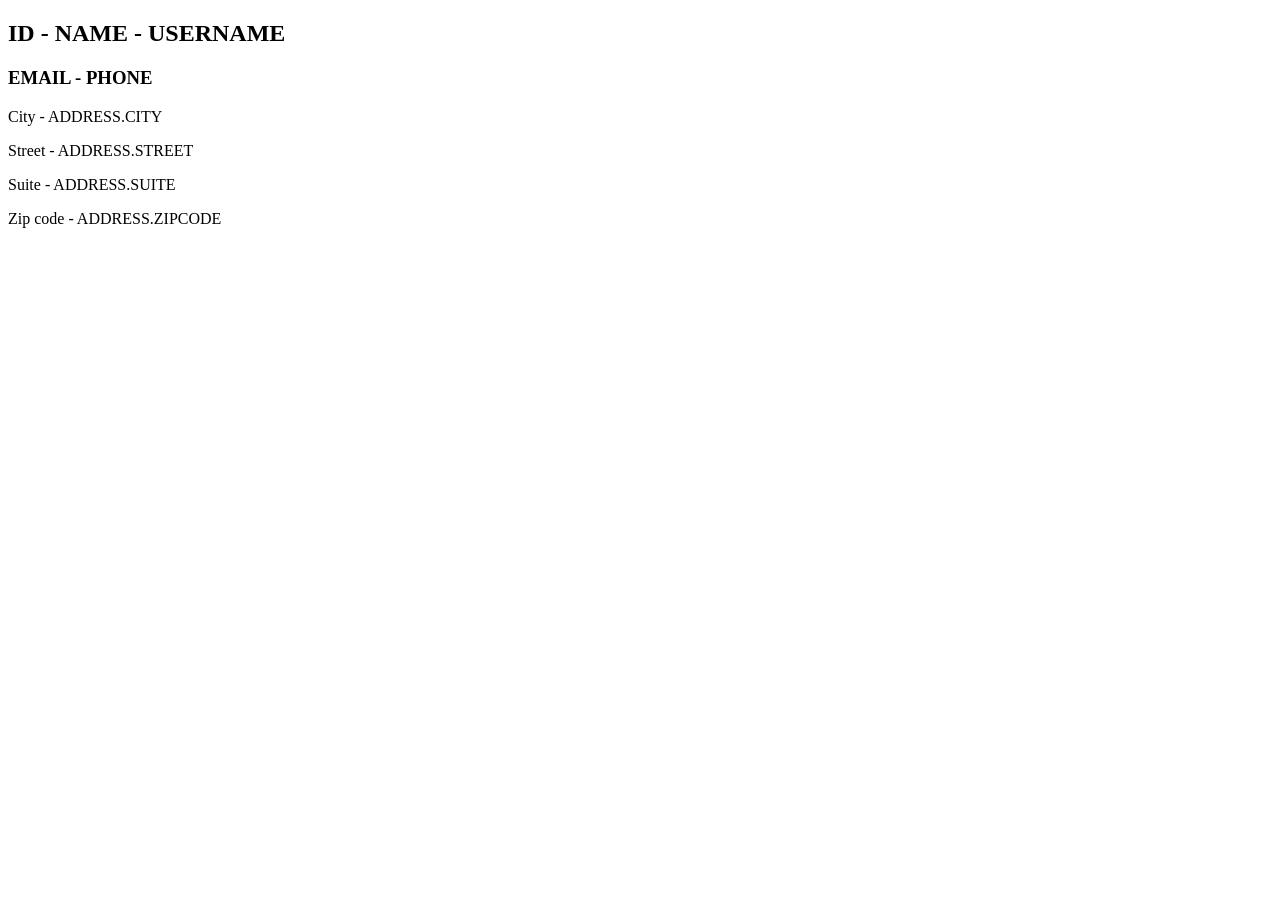
==== lesson_3/hw3/Additional/add2/add2.html @ 616d249f "hw3 main and cw3" ====
<!DOCTYPE html>
<html lang="en">
<head>
    <meta charset="UTF-8">
    <title>Title</title>
</head>
<body>

<!--template 1.1-->
<div class="users-box">
    <div class="user-block">
        <h2>ID - NAME - USERNAME </h2>
        <h3>EMAIL - PHONE</h3>
        <div class="address-block">
            <p>City - ADDRESS.CITY</p>
            <p>Street - ADDRESS.STREET</p>
            <p>Suite - ADDRESS.SUITE</p>
            <p>Zip code - ADDRESS.ZIPCODE</p>
        </div>

    </div>

    <!--

    ...
    ...
    ...
    other users

    -->


</div>


<script>
    /*За допомогою циклу вивести всю інформацію про користувачів використовуючи шаблон Template 1.1
    * за допомоги стилів, побудувати сітку по 2 об'єкта в лінію
    *
    * */

    let usersList = [
        {
            id: 1,
            name: 'Leanne Graham',
            username: 'Bret',
            email: 'Sincere@april.biz',
            address: {
                street: 'Kulas Light',
                suite: 'Apt. 556',
                city: 'Gwenborough',
                zipcode: '92998-3874',
                geo: {
                    lat: '-37.3159',
                    lng: '81.1496'
                }
            },
            phone: '1-770-736-8031 x56442',
            website: 'hildegard.org',
            company: {
                name: 'Romaguera-Crona',
                catchPhrase: 'Multi-layered client-server neural-net',
                bs: 'harness real-time e-markets'
            }
        },
        {
            id: 2,
            name: 'Ervin Howell',
            username: 'Antonette',
            email: 'Shanna@melissa.tv',
            address: {
                street: 'Victor Plains',
                suite: 'Suite 879',
                city: 'Wisokyburgh',
                zipcode: '90566-7771',
                geo: {
                    lat: '-43.9509',
                    lng: '-34.4618'
                }
            },
            phone: '010-692-6593 x09125',
            website: 'anastasia.net',
            company: {
                name: 'Deckow-Crist',
                catchPhrase: 'Proactive didactic contingency',
                bs: 'synergize scalable supply-chains'
            }
        },
        {
            id: 3,
            name: 'Clementine Bauch',
            username: 'Samantha',
            email: 'Nathan@yesenia.net',
            address: {
                street: 'Douglas Extension',
                suite: 'Suite 847',
                city: 'McKenziehaven',
                zipcode: '59590-4157',
                geo: {
                    lat: '-68.6102',
                    lng: '-47.0653'
                }
            },
            phone: '1-463-123-4447',
            website: 'ramiro.info',
            company: {
                name: 'Romaguera-Jacobson',
                catchPhrase: 'Face to face bifurcated interface',
                bs: 'e-enable strategic applications'
            }
        },
        {
            id: 4,
            name: 'Patricia Lebsack',
            username: 'Karianne',
            email: 'Julianne.OConner@kory.org',
            address: {
                street: 'Hoeger Mall',
                suite: 'Apt. 692',
                city: 'South Elvis',
                zipcode: '53919-4257',
                geo: {
                    lat: '29.4572',
                    lng: '-164.2990'
                }
            },
            phone: '493-170-9623 x156',
            website: 'kale.biz',
            company: {
                name: 'Robel-Corkery',
                catchPhrase: 'Multi-tiered zero tolerance productivity',
                bs: 'transition cutting-edge web services'
            }
        },
        {
            id: 5,
            name: 'Chelsey Dietrich',
            username: 'Kamren',
            email: 'Lucio_Hettinger@annie.ca',
            address: {
                street: 'Skiles Walks',
                suite: 'Suite 351',
                city: 'Roscoeview',
                zipcode: '33263',
                geo: {
                    lat: '-31.8129',
                    lng: '62.5342'
                }
            },
            phone: '(254)954-1289',
            website: 'demarco.info',
            company: {
                name: 'Keebler LLC',
                catchPhrase: 'User-centric fault-tolerant solution',
                bs: 'revolutionize end-to-end systems'
            }
        },
        {
            id: 6,
            name: 'Mrs. Dennis Schulist',
            username: 'Leopoldo_Corkery',
            email: 'Karley_Dach@jasper.info',
            address: {
                street: 'Norberto Crossing',
                suite: 'Apt. 950',
                city: 'South Christy',
                zipcode: '23505-1337',
                geo: {
                    lat: '-71.4197',
                    lng: '71.7478'
                }
            },
            phone: '1-477-935-8478 x6430',
            website: 'ola.org',
            company: {
                name: 'Considine-Lockman',
                catchPhrase: 'Synchronised bottom-line interface',
                bs: 'e-enable innovative applications'
            }
        },
        {
            id: 7,
            name: 'Kurtis Weissnat',
            username: 'Elwyn.Skiles',
            email: 'Telly.Hoeger@billy.biz',
            address: {
                street: 'Rex Trail',
                suite: 'Suite 280',
                city: 'Howemouth',
                zipcode: '58804-1099',
                geo: {
                    lat: '24.8918',
                    lng: '21.8984'
                }
            },
            phone: '210.067.6132',
            website: 'elvis.io',
            company: {
                name: 'Johns Group',
                catchPhrase: 'Configurable multimedia task-force',
                bs: 'generate enterprise e-tailers'
            }
        },
        {
            id: 8,
            name: 'Nicholas Runolfsdottir V',
            username: 'Maxime_Nienow',
            email: 'Sherwood@rosamond.me',
            address: {
                street: 'Ellsworth Summit',
                suite: 'Suite 729',
                city: 'Aliyaview',
                zipcode: '45169',
                geo: {
                    lat: '-14.3990',
                    lng: '-120.7677'
                }
            },
            phone: '586.493.6943 x140',
            website: 'jacynthe.com',
            company: {
                name: 'Abernathy Group',
                catchPhrase: 'Implemented secondary concept',
                bs: 'e-enable extensible e-tailers'
            }
        },
        {
            id: 9,
            name: 'Glenna Reichert',
            username: 'Delphine',
            email: 'Chaim_McDermott@dana.io',
            address: {
                street: 'Dayna Park',
                suite: 'Suite 449',
                city: 'Bartholomebury',
                zipcode: '76495-3109',
                geo: {
                    lat: '24.6463',
                    lng: '-168.8889'
                }
            },
            phone: '(775)976-6794 x41206',
            website: 'conrad.com',
            company: {
                name: 'Yost and Sons',
                catchPhrase: 'Switchable contextually-based project',
                bs: 'aggregate real-time technologies'
            }
        },
        {
            id: 10,
            name: 'Clementina DuBuque',
            username: 'Moriah.Stanton',
            email: 'Rey.Padberg@karina.biz',
            address: {
                street: 'Kattie Turnpike',
                suite: 'Suite 198',
                city: 'Lebsackbury',
                zipcode: '31428-2261',
                geo: {
                    lat: '-38.2386',
                    lng: '57.2232'
                }
            },
            phone: '024-648-3804',
            website: 'ambrose.net',
            company: {
                name: 'Hoeger LLC',
                catchPhrase: 'Centralized empowering task-force',
                bs: 'target end-to-end models'
            }
        }
    ];


</script>

</body>
</html>
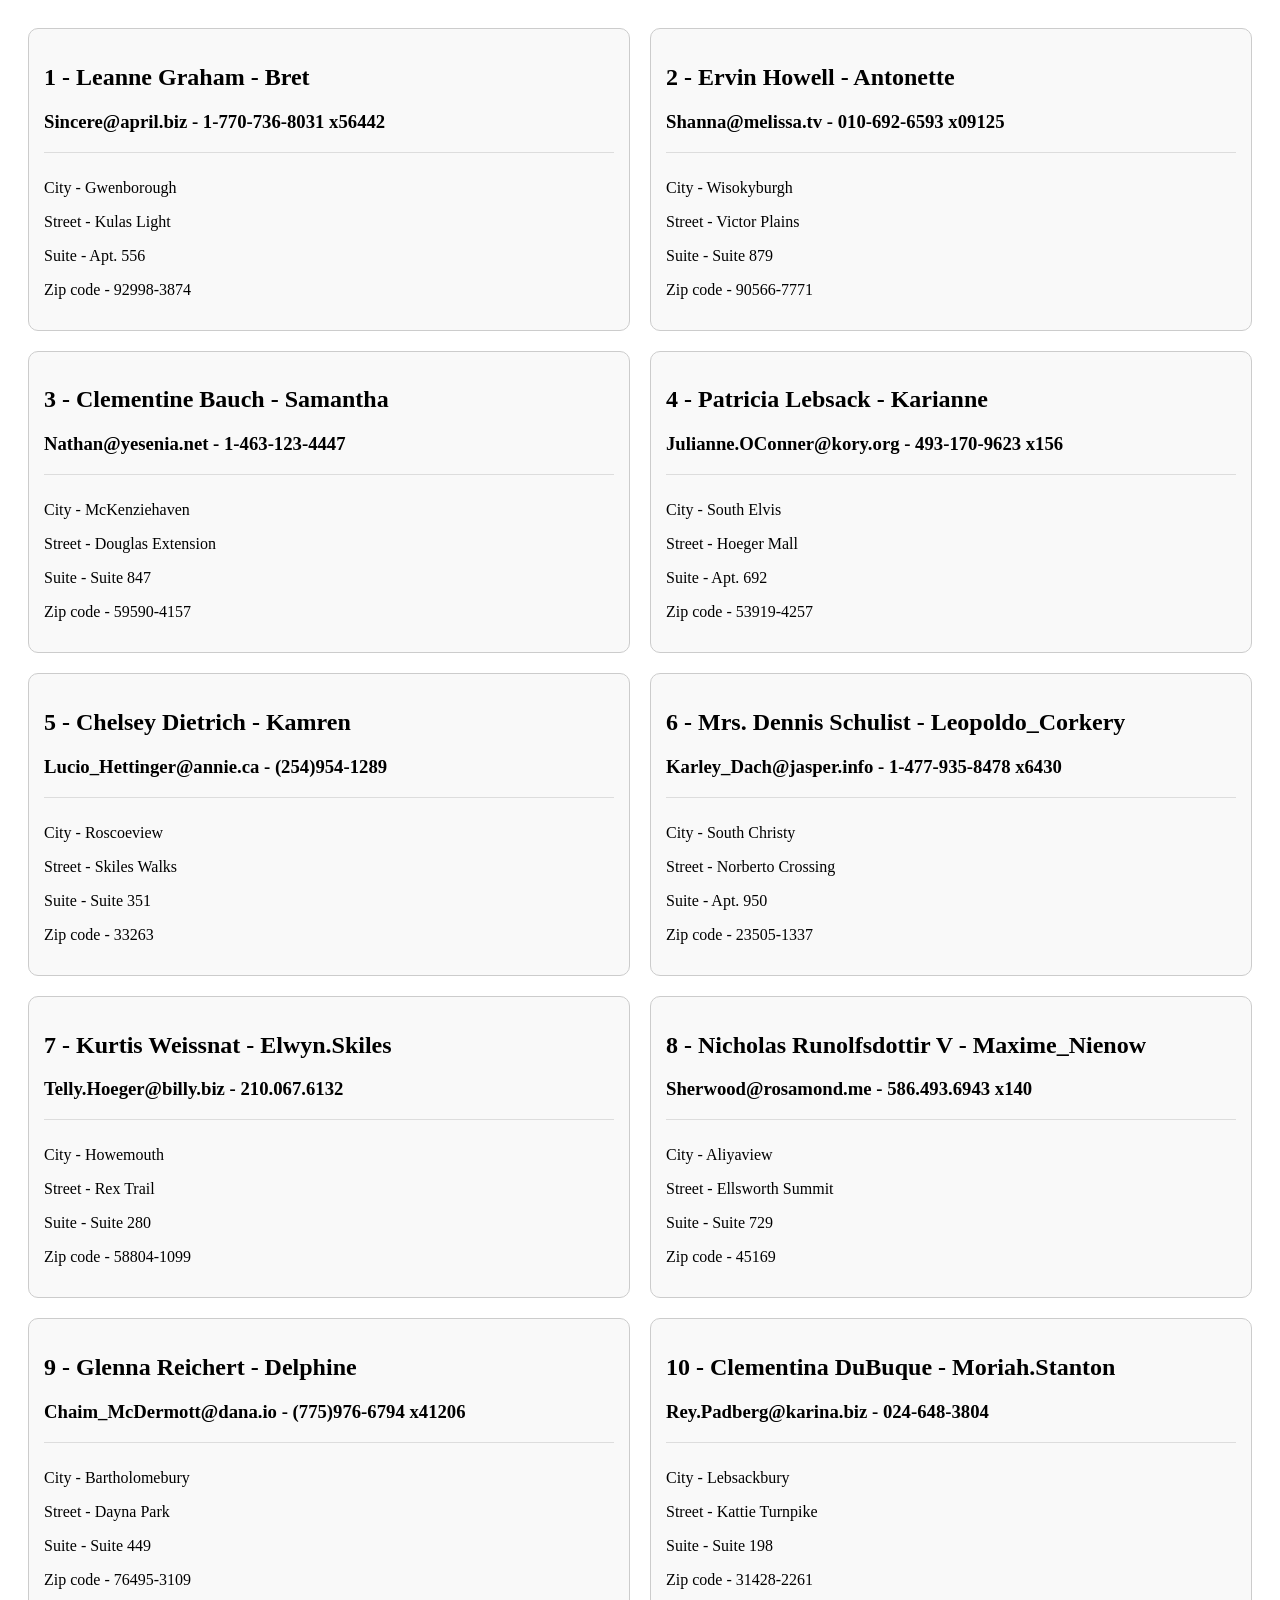
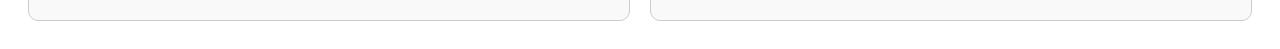
==== commit b4fb49a0: "hw3" ====
--- a/lesson_3/hw3/Additional/add2/add2.html
+++ b/lesson_3/hw3/Additional/add2/add2.html
@@ -2,278 +2,38 @@
 <html lang="en">
 <head>
     <meta charset="UTF-8">
-    <title>Title</title>
+    <title>ADD2</title>
+    <link rel="stylesheet" href="style_add2.css">
 </head>
 <body>
 
-<!--template 1.1-->
-<div class="users-box">
-    <div class="user-block">
-        <h2>ID - NAME - USERNAME </h2>
-        <h3>EMAIL - PHONE</h3>
-        <div class="address-block">
-            <p>City - ADDRESS.CITY</p>
-            <p>Street - ADDRESS.STREET</p>
-            <p>Suite - ADDRESS.SUITE</p>
-            <p>Zip code - ADDRESS.ZIPCODE</p>
-        </div>
+<!--&lt;!&ndash;template 1.1&ndash;&gt;-->
+<!--<div class="users-box">-->
+<!--    <div class="user-block">-->
+<!--        <h2>ID - NAME - USERNAME </h2>-->
+<!--        <h3>EMAIL - PHONE</h3>-->
+<!--        <div class="address-block">-->
+<!--            <p>City - ADDRESS.CITY</p>-->
+<!--            <p>Street - ADDRESS.STREET</p>-->
+<!--            <p>Suite - ADDRESS.SUITE</p>-->
+<!--            <p>Zip code - ADDRESS.ZIPCODE</p>-->
+<!--        </div>-->
 
-    </div>
+<!--    </div>-->
 
-    <!--
+<!--    &lt;!&ndash;-->
 
-    ...
-    ...
-    ...
-    other users
+<!--    ...-->
+<!--    ...-->
+<!--    ...-->
+<!--    other users-->
 
-    -->
+<!--    &ndash;&gt;-->
 
 
-</div>
+<!--</div>-->
 
 
-<script>
-    /*За допомогою циклу вивести всю інформацію про користувачів використовуючи шаблон Template 1.1
-    * за допомоги стилів, побудувати сітку по 2 об'єкта в лінію
-    *
-    * */
-
-    let usersList = [
-        {
-            id: 1,
-            name: 'Leanne Graham',
-            username: 'Bret',
-            email: 'Sincere@april.biz',
-            address: {
-                street: 'Kulas Light',
-                suite: 'Apt. 556',
-                city: 'Gwenborough',
-                zipcode: '92998-3874',
-                geo: {
-                    lat: '-37.3159',
-                    lng: '81.1496'
-                }
-            },
-            phone: '1-770-736-8031 x56442',
-            website: 'hildegard.org',
-            company: {
-                name: 'Romaguera-Crona',
-                catchPhrase: 'Multi-layered client-server neural-net',
-                bs: 'harness real-time e-markets'
-            }
-        },
-        {
-            id: 2,
-            name: 'Ervin Howell',
-            username: 'Antonette',
-            email: 'Shanna@melissa.tv',
-            address: {
-                street: 'Victor Plains',
-                suite: 'Suite 879',
-                city: 'Wisokyburgh',
-                zipcode: '90566-7771',
-                geo: {
-                    lat: '-43.9509',
-                    lng: '-34.4618'
-                }
-            },
-            phone: '010-692-6593 x09125',
-            website: 'anastasia.net',
-            company: {
-                name: 'Deckow-Crist',
-                catchPhrase: 'Proactive didactic contingency',
-                bs: 'synergize scalable supply-chains'
-            }
-        },
-        {
-            id: 3,
-            name: 'Clementine Bauch',
-            username: 'Samantha',
-            email: 'Nathan@yesenia.net',
-            address: {
-                street: 'Douglas Extension',
-                suite: 'Suite 847',
-                city: 'McKenziehaven',
-                zipcode: '59590-4157',
-                geo: {
-                    lat: '-68.6102',
-                    lng: '-47.0653'
-                }
-            },
-            phone: '1-463-123-4447',
-            website: 'ramiro.info',
-            company: {
-                name: 'Romaguera-Jacobson',
-                catchPhrase: 'Face to face bifurcated interface',
-                bs: 'e-enable strategic applications'
-            }
-        },
-        {
-            id: 4,
-            name: 'Patricia Lebsack',
-            username: 'Karianne',
-            email: 'Julianne.OConner@kory.org',
-            address: {
-                street: 'Hoeger Mall',
-                suite: 'Apt. 692',
-                city: 'South Elvis',
-                zipcode: '53919-4257',
-                geo: {
-                    lat: '29.4572',
-                    lng: '-164.2990'
-                }
-            },
-            phone: '493-170-9623 x156',
-            website: 'kale.biz',
-            company: {
-                name: 'Robel-Corkery',
-                catchPhrase: 'Multi-tiered zero tolerance productivity',
-                bs: 'transition cutting-edge web services'
-            }
-        },
-        {
-            id: 5,
-            name: 'Chelsey Dietrich',
-            username: 'Kamren',
-            email: 'Lucio_Hettinger@annie.ca',
-            address: {
-                street: 'Skiles Walks',
-                suite: 'Suite 351',
-                city: 'Roscoeview',
-                zipcode: '33263',
-                geo: {
-                    lat: '-31.8129',
-                    lng: '62.5342'
-                }
-            },
-            phone: '(254)954-1289',
-            website: 'demarco.info',
-            company: {
-                name: 'Keebler LLC',
-                catchPhrase: 'User-centric fault-tolerant solution',
-                bs: 'revolutionize end-to-end systems'
-            }
-        },
-        {
-            id: 6,
-            name: 'Mrs. Dennis Schulist',
-            username: 'Leopoldo_Corkery',
-            email: 'Karley_Dach@jasper.info',
-            address: {
-                street: 'Norberto Crossing',
-                suite: 'Apt. 950',
-                city: 'South Christy',
-                zipcode: '23505-1337',
-                geo: {
-                    lat: '-71.4197',
-                    lng: '71.7478'
-                }
-            },
-            phone: '1-477-935-8478 x6430',
-            website: 'ola.org',
-            company: {
-                name: 'Considine-Lockman',
-                catchPhrase: 'Synchronised bottom-line interface',
-                bs: 'e-enable innovative applications'
-            }
-        },
-        {
-            id: 7,
-            name: 'Kurtis Weissnat',
-            username: 'Elwyn.Skiles',
-            email: 'Telly.Hoeger@billy.biz',
-            address: {
-                street: 'Rex Trail',
-                suite: 'Suite 280',
-                city: 'Howemouth',
-                zipcode: '58804-1099',
-                geo: {
-                    lat: '24.8918',
-                    lng: '21.8984'
-                }
-            },
-            phone: '210.067.6132',
-            website: 'elvis.io',
-            company: {
-                name: 'Johns Group',
-                catchPhrase: 'Configurable multimedia task-force',
-                bs: 'generate enterprise e-tailers'
-            }
-        },
-        {
-            id: 8,
-            name: 'Nicholas Runolfsdottir V',
-            username: 'Maxime_Nienow',
-            email: 'Sherwood@rosamond.me',
-            address: {
-                street: 'Ellsworth Summit',
-                suite: 'Suite 729',
-                city: 'Aliyaview',
-                zipcode: '45169',
-                geo: {
-                    lat: '-14.3990',
-                    lng: '-120.7677'
-                }
-            },
-            phone: '586.493.6943 x140',
-            website: 'jacynthe.com',
-            company: {
-                name: 'Abernathy Group',
-                catchPhrase: 'Implemented secondary concept',
-                bs: 'e-enable extensible e-tailers'
-            }
-        },
-        {
-            id: 9,
-            name: 'Glenna Reichert',
-            username: 'Delphine',
-            email: 'Chaim_McDermott@dana.io',
-            address: {
-                street: 'Dayna Park',
-                suite: 'Suite 449',
-                city: 'Bartholomebury',
-                zipcode: '76495-3109',
-                geo: {
-                    lat: '24.6463',
-                    lng: '-168.8889'
-                }
-            },
-            phone: '(775)976-6794 x41206',
-            website: 'conrad.com',
-            company: {
-                name: 'Yost and Sons',
-                catchPhrase: 'Switchable contextually-based project',
-                bs: 'aggregate real-time technologies'
-            }
-        },
-        {
-            id: 10,
-            name: 'Clementina DuBuque',
-            username: 'Moriah.Stanton',
-            email: 'Rey.Padberg@karina.biz',
-            address: {
-                street: 'Kattie Turnpike',
-                suite: 'Suite 198',
-                city: 'Lebsackbury',
-                zipcode: '31428-2261',
-                geo: {
-                    lat: '-38.2386',
-                    lng: '57.2232'
-                }
-            },
-            phone: '024-648-3804',
-            website: 'ambrose.net',
-            company: {
-                name: 'Hoeger LLC',
-                catchPhrase: 'Centralized empowering task-force',
-                bs: 'target end-to-end models'
-            }
-        }
-    ];
-
-
-</script>
-
+<script src="script_add2.js"></script>
 </body>
 </html>
--- a/lesson_3/hw3/Additional/add2/style_add2.css
+++ b/lesson_3/hw3/Additional/add2/style_add2.css
@@ -0,0 +1,25 @@
+.users-box {
+    display: grid;
+    grid-template-columns: repeat(2, 1fr);
+    gap: 20px;
+    padding: 20px;
+}
+
+.user-block {
+    border: 1px solid #ccc;
+    border-radius: 10px;
+    padding: 15px;
+    background-color: #f9f9f9;
+    transition: 0.3s;
+}
+
+.user-block:hover {
+    transform: scale(1.02);
+    box-shadow: 0 4px 10px rgba(0,0,0,0.1);
+}
+
+.address-block {
+    margin-top: 10px;
+    border-top: 1px solid #ddd;
+    padding-top: 10px;
+}
